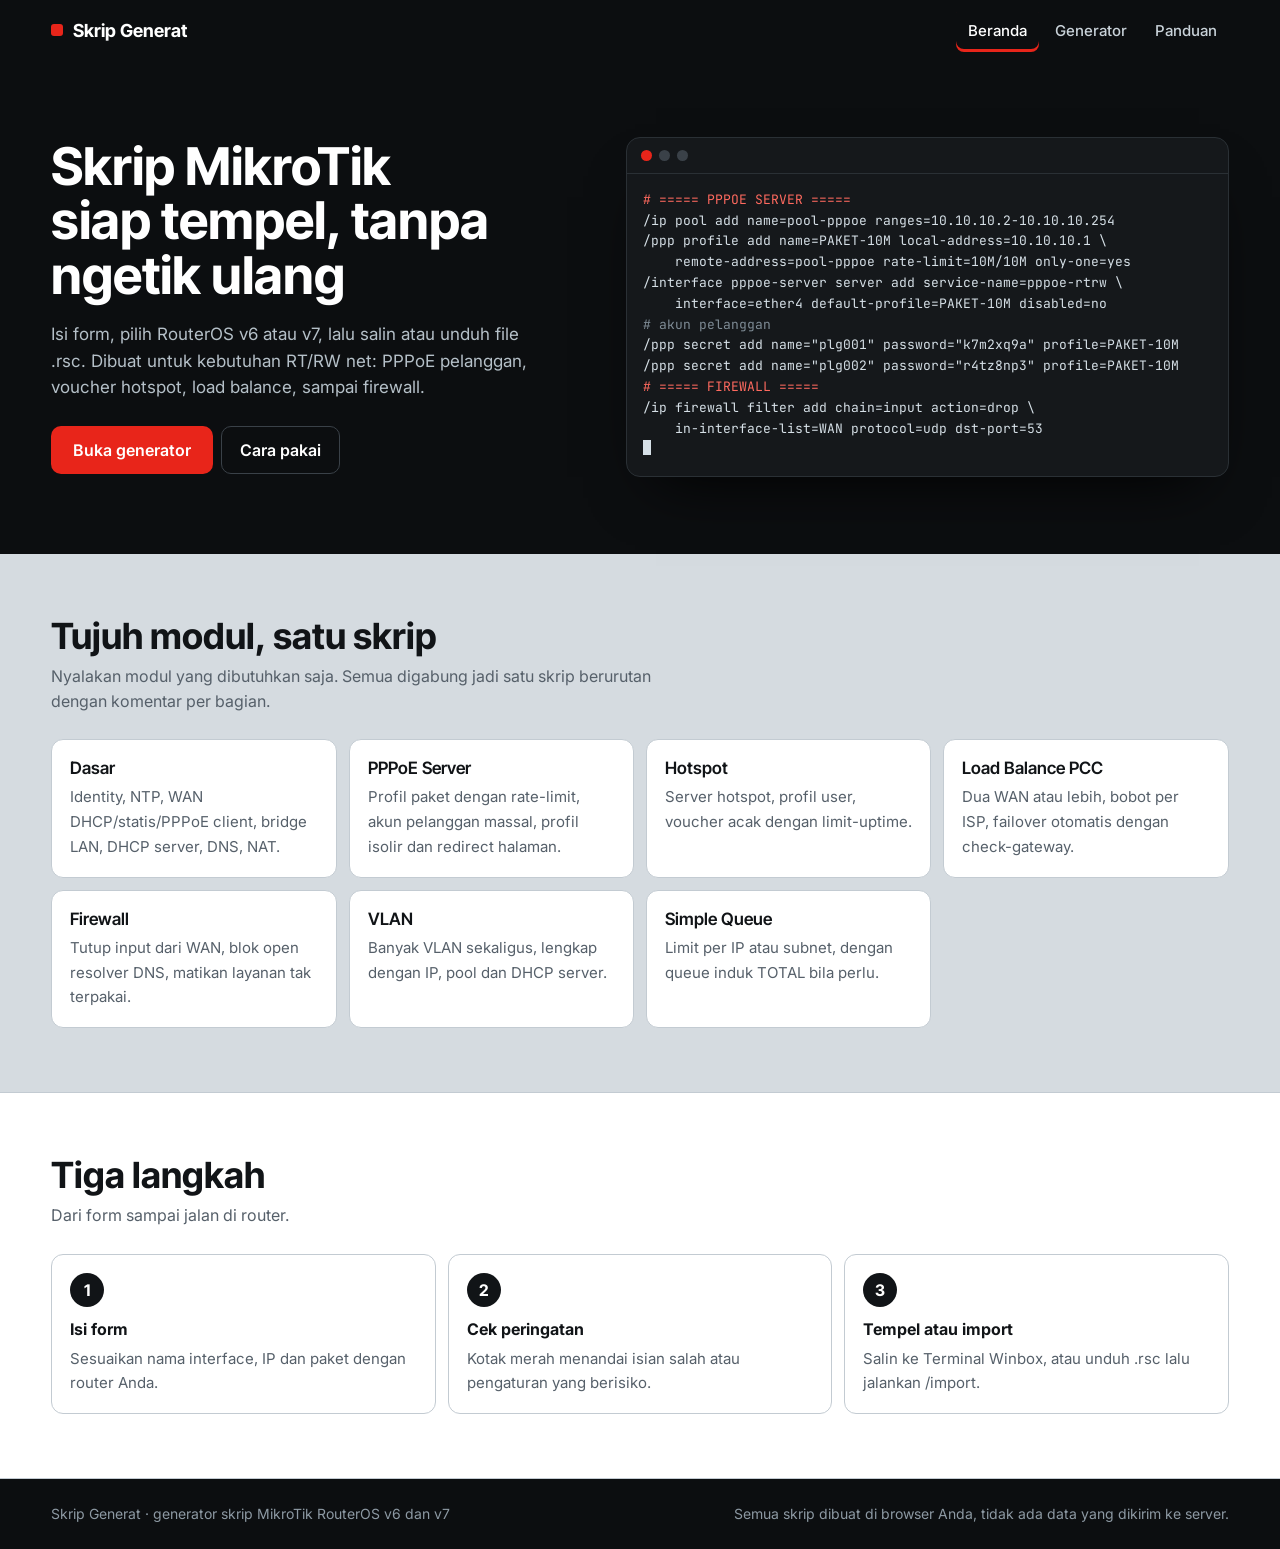
==== index.html @ 178a588e "Skrip dipecah per modul dengan tombol salin per bagian, opsi lipat baris Co-Authored-By: Claude Opus" ====
<!DOCTYPE html>
<html lang="id">
<head>
<meta charset="utf-8">
<meta name="viewport" content="width=device-width,initial-scale=1">
<title>Skrip Generat — Generator MikroTik</title>
<meta name="description" content="Generator skrip MikroTik untuk RT/RW net: PPPoE, hotspot voucher, load balance PCC, firewall, VLAN.">
<link rel="icon" href="data:image/svg+xml,%3Csvg xmlns='http://www.w3.org/2000/svg' viewBox='0 0 16 16'%3E%3Crect width='16' height='16' rx='3' fill='%23e8251a'/%3E%3C/svg%3E">
<link rel="preconnect" href="https://fonts.googleapis.com">
<link href="https://fonts.googleapis.com/css2?family=Inter+Tight:wght@600;700&family=Inter:wght@400;500;600&family=JetBrains+Mono:wght@400;500&display=swap" rel="stylesheet">
<link rel="stylesheet" href="assets/base.css?v=6">
<link rel="stylesheet" href="assets/site.css?v=6">
</head>
<body>
<header class="nav"><div class="in"><a class="brand" href="index.html"><i></i>Skrip Generat</a><nav class="links"><a href="index.html" aria-current="page">Beranda</a><a href="generator.html">Generator</a><a href="panduan.html">Panduan</a></nav></div></header>
<section class="hero"><div class="wrap">
  <div>
    <h1>Skrip MikroTik siap tempel, tanpa ngetik ulang</h1>
    <p>Isi form, pilih RouterOS v6 atau v7, lalu salin atau unduh file .rsc. Dibuat untuk kebutuhan RT/RW net: PPPoE pelanggan, voucher hotspot, load balance, sampai firewall.</p>
    <a class="cta" href="generator.html">Buka generator</a><a class="ghost" href="panduan.html">Cara pakai</a>
  </div>
  <div class="term" aria-hidden="true"><div class="bar"><i></i><i></i><i></i></div>
<pre><span class="k"># ===== PPPOE SERVER =====</span>
/ip pool add name=pool-pppoe ranges=10.10.10.2-10.10.10.254
/ppp profile add name=PAKET-10M local-address=10.10.10.1 \
    remote-address=pool-pppoe rate-limit=10M/10M only-one=yes
/interface pppoe-server server add service-name=pppoe-rtrw \
    interface=ether4 default-profile=PAKET-10M disabled=no
<span class="c"># akun pelanggan</span>
/ppp secret add name="plg001" password="k7m2xq9a" profile=PAKET-10M
/ppp secret add name="plg002" password="r4tz8np3" profile=PAKET-10M
<span class="k"># ===== FIREWALL =====</span>
/ip firewall filter add chain=input action=drop \
    in-interface-list=WAN protocol=udp dst-port=53
<span class="cur"></span></pre></div>
</div></section>
<section class="sec"><div class="wrap">
  <h2>Tujuh modul, satu skrip</h2>
  <p class="lead">Nyalakan modul yang dibutuhkan saja. Semua digabung jadi satu skrip berurutan dengan komentar per bagian.</p>
  <div class="mods">
    <div class="mod"><b>Dasar</b><span>Identity, NTP, WAN DHCP/statis/PPPoE client, bridge LAN, DHCP server, DNS, NAT.</span></div>
    <div class="mod"><b>PPPoE Server</b><span>Profil paket dengan rate-limit, akun pelanggan massal, profil isolir dan redirect halaman.</span></div>
    <div class="mod"><b>Hotspot</b><span>Server hotspot, profil user, voucher acak dengan limit-uptime.</span></div>
    <div class="mod"><b>Load Balance PCC</b><span>Dua WAN atau lebih, bobot per ISP, failover otomatis dengan check-gateway.</span></div>
    <div class="mod"><b>Firewall</b><span>Tutup input dari WAN, blok open resolver DNS, matikan layanan tak terpakai.</span></div>
    <div class="mod"><b>VLAN</b><span>Banyak VLAN sekaligus, lengkap dengan IP, pool dan DHCP server.</span></div>
    <div class="mod"><b>Simple Queue</b><span>Limit per IP atau subnet, dengan queue induk TOTAL bila perlu.</span></div>
  </div>
</div></section>
<section class="sec alt"><div class="wrap">
  <h2>Tiga langkah</h2>
  <p class="lead">Dari form sampai jalan di router.</p>
  <div class="steps">
    <div class="step"><b>Isi form</b><span>Sesuaikan nama interface, IP dan paket dengan router Anda.</span></div>
    <div class="step"><b>Cek peringatan</b><span>Kotak merah menandai isian salah atau pengaturan yang berisiko.</span></div>
    <div class="step"><b>Tempel atau import</b><span>Salin ke Terminal Winbox, atau unduh .rsc lalu jalankan /import.</span></div>
  </div>
</div></section>
<footer class="foot"><div class="in"><span>Skrip Generat · generator skrip MikroTik RouterOS v6 dan v7</span><span>Semua skrip dibuat di browser Anda, tidak ada data yang dikirim ke server.</span></div></footer>
</body>
</html>
---- assets/base.css ----
/* VOICE: alat kerja teknisi, tegas dan rapi
   IDEA: panel kontrol router — modul di kiri, terminal skrip di kanan
   PICTURE: terminal gelap berisi skrip RouterOS yang hidup mengikuti form
   COLOUR and TYPE: panel baja, hitam, putih, merah alarm; Inter Tight + Inter + JetBrains Mono
   LAYOUT: tab modul berjajar, form | terminal sticky; ponsel: tab, form, terminal */
:root{color-scheme:light dark;--bg:light-dark(#d5dbe0,#16191c);--panel:light-dark(#fff,#1f2327);--ink:light-dark(#111417,#eef1f3);--mut:light-dark(#56606a,#9aa5ae);--line:light-dark(#c3cbd2,#2f353b);--red:#e8251a;--term:#0c0e10;--tink:#d6e0e7;--field:light-dark(#f4f6f8,#171a1d)}
:root[data-theme=light]{color-scheme:light}:root[data-theme=dark]{color-scheme:dark}
*{box-sizing:border-box;min-width:0}
body{margin:0;background:var(--bg);color:var(--ink);font:16px/1.55 Inter,system-ui,sans-serif;overflow-x:clip}
h1,h2{font-family:"Inter Tight",Inter,sans-serif;line-height:1.05;margin:0;text-wrap:balance}
h1{font-size:clamp(26px,4vw,36px)}h2{font-size:22px}
.top{padding:22px max(4vw,16px) 14px;display:flex;flex-wrap:wrap;gap:14px 28px;align-items:end;justify-content:space-between;max-width:1400px;margin:auto}
.top p{margin:6px 0 0;color:var(--mut);font-size:15px}
.glob{display:flex;flex-wrap:wrap;gap:10px;align-items:center}
.seg{display:inline-flex;background:var(--panel);border:1px solid var(--line);border-radius:10px;padding:3px}
.seg button{border:0;background:none;color:var(--ink);font:600 15px Inter;padding:0 14px;min-height:38px;border-radius:7px;cursor:pointer}
.seg button[aria-pressed=true]{background:var(--ink);color:var(--panel)}
.drawer{position:sticky;top:12px}.dhead,.mbar,.scrim{display:none}
.tabs{display:flex;flex-direction:column;gap:6px}
.tabs button{display:flex;gap:10px;align-items:center;width:100%;text-align:left;border:1px solid var(--line);background:var(--panel);color:var(--ink);font:500 15px/1.25 Inter;padding:8px 12px;min-height:46px;border-radius:10px;cursor:pointer}
.tabs button:hover{border-color:var(--mut)}
.tabs button[aria-selected=true]{border-color:var(--ink);box-shadow:inset 4px 0 0 var(--red);font-weight:600}
.dot{flex:none;width:9px;height:9px;border-radius:50%;background:var(--line)}.dot.on{background:var(--red)}
main{display:grid;grid-template-columns:190px minmax(0,1fr) minmax(0,1.1fr);gap:16px;padding:0 max(4vw,16px) 40px;max-width:1400px;margin:auto;align-items:start}
.card{background:var(--panel);border:1px solid var(--line);border-radius:14px;padding:20px}
.mhead{display:flex;gap:12px;justify-content:space-between;align-items:start;flex-wrap:wrap}
.mhead p{margin:6px 0 0;color:var(--mut);font-size:14px;max-width:60ch}
.grid{display:grid;grid-template-columns:repeat(2,minmax(0,1fr));gap:14px;margin-top:18px}
.f{display:flex;flex-direction:column;gap:5px}.f.w{grid-column:1/-1}
label,.lab{font-size:14px;font-weight:600}
.hint{font-size:13px;color:var(--mut)}
input[type=text],input[type=number],select,textarea{font:16px Inter;color:var(--ink);background:var(--field);border:1px solid var(--line);border-radius:9px;padding:9px 11px;min-height:44px;width:100%}
textarea{font:14px/1.5 "JetBrains Mono",monospace;min-height:96px;resize:vertical}
input:focus-visible,select:focus-visible,textarea:focus-visible,button:focus-visible{outline:2px solid var(--red);outline-offset:2px}
.chk{display:flex;gap:10px;align-items:center;min-height:44px;cursor:pointer;font-size:15px;font-weight:500}
.chk input{width:20px;height:20px;accent-color:var(--red)}
.sw{font-weight:600;border:1px solid var(--line);border-radius:10px;padding:0 12px;background:var(--field)}
.btn{border:1px solid var(--line);background:var(--field);color:var(--ink);font:600 14px Inter;min-height:40px;padding:0 14px;border-radius:9px;cursor:pointer}
.out{position:sticky;top:12px;background:var(--term);color:var(--tink);border-radius:14px;overflow:hidden;border:1px solid #000}
.obar{display:flex;gap:10px;align-items:center;justify-content:space-between;padding:10px 12px 10px 16px;background:#16191c;border-bottom:1px solid #262b30;flex-wrap:wrap}
.obar b{font:600 14px Inter;color:#fff}.obar span{font-size:13px;color:#8d99a3}
.copy{background:var(--red);color:#fff;border:0;font:600 15px Inter;min-height:44px;padding:0 18px;border-radius:9px;cursor:pointer}
pre{margin:0;padding:16px;font:13.5px/1.6 "JetBrains Mono",monospace;max-height:calc(100vh - 150px);overflow:auto;white-space:pre}
pre .c{color:#6b7782}pre .h{color:#ff6a5f;font-weight:500}pre .p{color:#7cc4ff}pre .v{color:#ffcf6b}
.warn{margin:0;padding:10px 16px;background:#3a1512;color:#ffd5d1;font-size:14px;list-style:none}
.warn:empty{display:none}.warn li::before{content:"! ";font-weight:700}
.presets{display:flex;gap:6px;align-items:center;overflow-x:auto;padding:0 max(4vw,16px) 10px;max-width:1400px;margin:auto}
.presets span{flex:none;font-size:14px;color:var(--mut);margin-right:2px}
.presets button{flex:none;border:1px dashed var(--mut);background:none;color:var(--ink);font:500 14px Inter;min-height:40px;padding:0 12px;border-radius:999px;cursor:pointer}
.presets button[aria-pressed=true]{border-style:solid;border-color:var(--red);background:var(--panel)}
.tools{display:flex;flex-wrap:wrap;gap:8px;margin-top:18px;padding-top:16px;border-top:1px solid var(--line)}
.fab{display:none}
@media(max-width:900px){.fab:not([hidden]){display:flex;position:fixed;right:16px;bottom:calc(16px + env(safe-area-inset-bottom));z-index:5;align-items:center;min-height:48px;padding:0 18px;border-radius:999px;background:var(--red);color:#fff;font:600 15px Inter;text-decoration:none;box-shadow:0 10px 24px -8px #000a}.out{scroll-margin-top:8px}}
.note{font-size:13px;color:var(--mut);padding:0 max(4vw,16px) 30px;max-width:1400px;margin:auto}
@media(max-width:1100px){main{grid-template-columns:170px minmax(0,1fr)}.out{grid-column:1/-1;position:static}pre{max-height:70vh}}
@media(max-width:900px){
main{grid-template-columns:minmax(0,1fr);gap:12px}
.mbar{display:flex;align-items:center;gap:10px;position:sticky;top:8px;z-index:6;width:100%;min-height:52px;padding:0 14px;border:1px solid var(--ink);border-radius:12px;background:var(--ink);color:var(--panel);font:500 15px Inter;cursor:pointer;text-align:left;box-shadow:0 8px 20px -12px #000a}
.mbar span{opacity:.7}.mbar b{font-weight:700;flex:1}.mbar small{font-size:13px;opacity:.75;white-space:nowrap}
.drawer{position:fixed;inset:0 auto 0 0;z-index:30;width:min(290px,84vw);background:var(--bg);padding:14px 12px calc(14px + env(safe-area-inset-bottom));overflow-y:auto;transform:translateX(-105%);transition:transform .25s ease;box-shadow:12px 0 32px -12px #000a;visibility:hidden}
.drawer.open{transform:none;visibility:visible}
.dhead{display:flex;align-items:center;justify-content:space-between;margin:0 2px 12px;font:700 18px "Inter Tight",Inter}
.x{width:44px;height:44px;border:1px solid var(--line);border-radius:10px;background:var(--panel);color:var(--ink);font-size:26px;line-height:1;cursor:pointer}
.tabs button{min-height:50px;font-size:16px}
.scrim:not([hidden]){display:block;position:fixed;inset:0;z-index:25;background:#0008}
}
@media(max-width:600px){main{padding-inline:12px}.presets{padding-inline:12px}}
@media(prefers-reduced-motion:reduce){.drawer{transition:none}}
@media(max-width:600px){.grid{grid-template-columns:minmax(0,1fr)}.card{padding:16px}}
@media(max-width:600px){.top{padding-top:16px}.top p{display:none}.glob .sw{padding:0 10px;font-size:14px}}
#form{scroll-margin-top:72px}
.code{max-height:calc(100vh - 150px);overflow:auto}
.code pre{max-height:none;overflow:visible;padding:8px 16px 16px}
.code pre.info{padding-top:14px;padding-bottom:4px}
.ln{display:block;min-height:1.6em}
.code.wrap pre{white-space:pre-wrap}.code.wrap .ln{padding-left:2.5ch;text-indent:-2.5ch;overflow-wrap:anywhere}
.code:not(.wrap) .blk pre{overflow-x:auto}
.sh{position:sticky;top:0;z-index:1;display:flex;justify-content:space-between;align-items:center;gap:10px;padding:8px 10px 8px 16px;background:#16191c;border-block:1px solid #262b30}
.sh div{display:flex;gap:10px;align-items:baseline;flex-wrap:wrap}
.sh b{color:#ff6a5f;font:600 14px Inter}.sh span{color:#8d99a3;font-size:13px}
.cp{flex:none;display:inline-flex;gap:6px;align-items:center;min-height:40px;padding:0 14px;border-radius:9px;border:1px solid #3a4148;background:#22272c;color:#e6edf2;font:600 14px Inter;cursor:pointer}
.cp:hover{border-color:#5a646d}.cp.ok{background:#1d6b38;border-color:#2e9a55}
#wrap[aria-pressed=true]{border-color:#8d99a3}
@media(max-width:1100px){.code{max-height:75vh}}
.out{overflow:clip}
@media(max-width:900px){.code{max-height:none;overflow:visible}.sh{top:68px}.code:not(.wrap) .blk pre{overflow-x:auto}}
@media(max-width:600px){.obar .acts{width:100%;display:grid;grid-template-columns:1fr 1fr 1.25fr}.obar .acts button{padding:0 8px;font-size:14px}}
---- assets/site.css ----
/* Bagian bersama: navigasi, footer, halaman depan, panduan */
.nav{background:#0c0e10;color:#fff}
.nav .in{max-width:1400px;margin:auto;padding:0 max(4vw,16px);display:flex;align-items:center;justify-content:space-between;gap:12px;min-height:60px;flex-wrap:wrap;padding-block:8px}
.brand{display:flex;align-items:center;gap:10px;color:#fff;text-decoration:none;font:700 18px "Inter Tight",Inter,sans-serif}
.brand i{width:12px;height:12px;border-radius:3px;background:var(--red);display:block}
.links{display:flex;gap:4px;flex-wrap:wrap}
.links a{color:#c9d2d9;text-decoration:none;font:500 15px Inter;padding:0 12px;min-height:44px;display:flex;align-items:center;border-radius:8px}
.links a:hover{color:#fff;background:#1c2024}.links a[aria-current=page]{color:#fff;box-shadow:inset 0 -3px 0 var(--red)}
.acts{display:flex;gap:8px;flex-wrap:wrap}
.btn2{background:#262b30;color:#fff;border:1px solid #3a4148;font:600 15px Inter;min-height:44px;padding:0 16px;border-radius:9px;cursor:pointer}
.foot{background:#0c0e10;color:#8d99a3;font-size:14px}
.foot .in{max-width:1400px;margin:auto;padding:24px max(4vw,16px);display:flex;justify-content:space-between;gap:12px;flex-wrap:wrap}
.foot a{color:#c9d2d9}
.wrap{max-width:1240px;margin:auto}
/* halaman depan */
.hero{background:#0c0e10;color:#eef1f3;padding:clamp(36px,6vw,80px) max(4vw,16px) clamp(40px,6vw,88px)}
.hero .wrap{display:grid;grid-template-columns:minmax(0,1fr) minmax(0,1.15fr);gap:clamp(24px,4vw,56px);align-items:center}
.hero h1{font-size:clamp(34px,5vw,52px);color:#fff}
.hero p{color:#b5c0c8;font-size:17px;max-width:46ch;margin:18px 0 26px}
.cta{display:inline-flex;align-items:center;background:var(--red);color:#fff;text-decoration:none;font:600 16px Inter;min-height:48px;padding:0 22px;border-radius:10px}
.ghost{display:inline-flex;align-items:center;color:#fff;text-decoration:none;font:600 16px Inter;min-height:48px;padding:0 18px;border-radius:10px;border:1px solid #3a4148;margin-left:8px}
.term{background:#15181b;border:1px solid #2a3035;border-radius:14px;overflow:hidden;box-shadow:0 30px 60px -30px #000}
.term .bar{display:flex;gap:7px;padding:12px 14px;border-bottom:1px solid #2a3035}
.term .bar i{width:11px;height:11px;border-radius:50%;background:#3a4148}.term .bar i:first-child{background:var(--red)}
.term pre{max-height:none;font-size:13px;color:#d6e0e7}
.term .k{color:#ff6a5f}.term .c{color:#7f8c96}.term .cur{display:inline-block;width:8px;height:15px;background:#d6e0e7;vertical-align:-2px;animation:blink 1s steps(1) infinite}
@keyframes blink{50%{opacity:0}}
@media(prefers-reduced-motion:reduce){.term .cur{animation:none}}
.sec{padding:clamp(36px,5vw,72px) max(4vw,16px)}
.sec h2{font-size:clamp(26px,3.4vw,36px);margin-bottom:8px}
.lead{color:var(--mut);margin:0 0 26px;max-width:62ch}
.mods{display:grid;grid-template-columns:repeat(auto-fill,minmax(250px,1fr));gap:12px}
.mod{background:var(--panel);border:1px solid var(--line);border-radius:12px;padding:18px}
.mod b{font:600 17px "Inter Tight",Inter;display:block;margin-bottom:6px}
.mod span{color:var(--mut);font-size:15px}
.steps{display:grid;grid-template-columns:repeat(3,minmax(0,1fr));gap:12px;counter-reset:s}
.step{background:var(--panel);border:1px solid var(--line);border-radius:12px;padding:18px;counter-increment:s}
.step::before{content:counter(s);display:grid;place-items:center;width:34px;height:34px;border-radius:50%;background:var(--ink);color:var(--panel);font:700 16px "Inter Tight";margin-bottom:10px}
.step b{display:block;margin-bottom:4px}.step span{color:var(--mut);font-size:15px}
.alt{background:var(--panel);border-block:1px solid var(--line)}
/* panduan */
.doc{max-width:780px;margin:auto;padding:clamp(28px,4vw,56px) max(4vw,16px) 56px}
.doc h1{font-size:clamp(30px,4vw,42px);margin-bottom:10px}
.doc h2{font-size:24px;margin:40px 0 10px}
.doc p,.doc li{font-size:16.5px}
.doc pre{background:#0c0e10;color:#d6e0e7;border-radius:10px;padding:14px 16px;font:13.5px/1.6 "JetBrains Mono",monospace;max-height:none}
.doc code{font:14px "JetBrains Mono",monospace;background:var(--panel);border:1px solid var(--line);border-radius:5px;padding:1px 5px}
.doc pre code{background:none;border:0;padding:0;font:inherit}
.toc{display:flex;gap:6px;overflow-x:auto;padding:4px 0 8px}
.toc a{flex:none;color:var(--ink);background:var(--panel);border:1px solid var(--line);border-radius:999px;padding:0 14px;min-height:40px;display:flex;align-items:center;text-decoration:none;font-size:14px}
.box{background:var(--panel);border:1px solid var(--line);border-left:4px solid var(--red);border-radius:8px;padding:12px 16px;margin:16px 0}
@media(max-width:900px){.hero .wrap{grid-template-columns:minmax(0,1fr)}.steps{grid-template-columns:minmax(0,1fr)}}
@media(min-width:901px){.toc{position:sticky;top:0;background:var(--bg);z-index:2}}
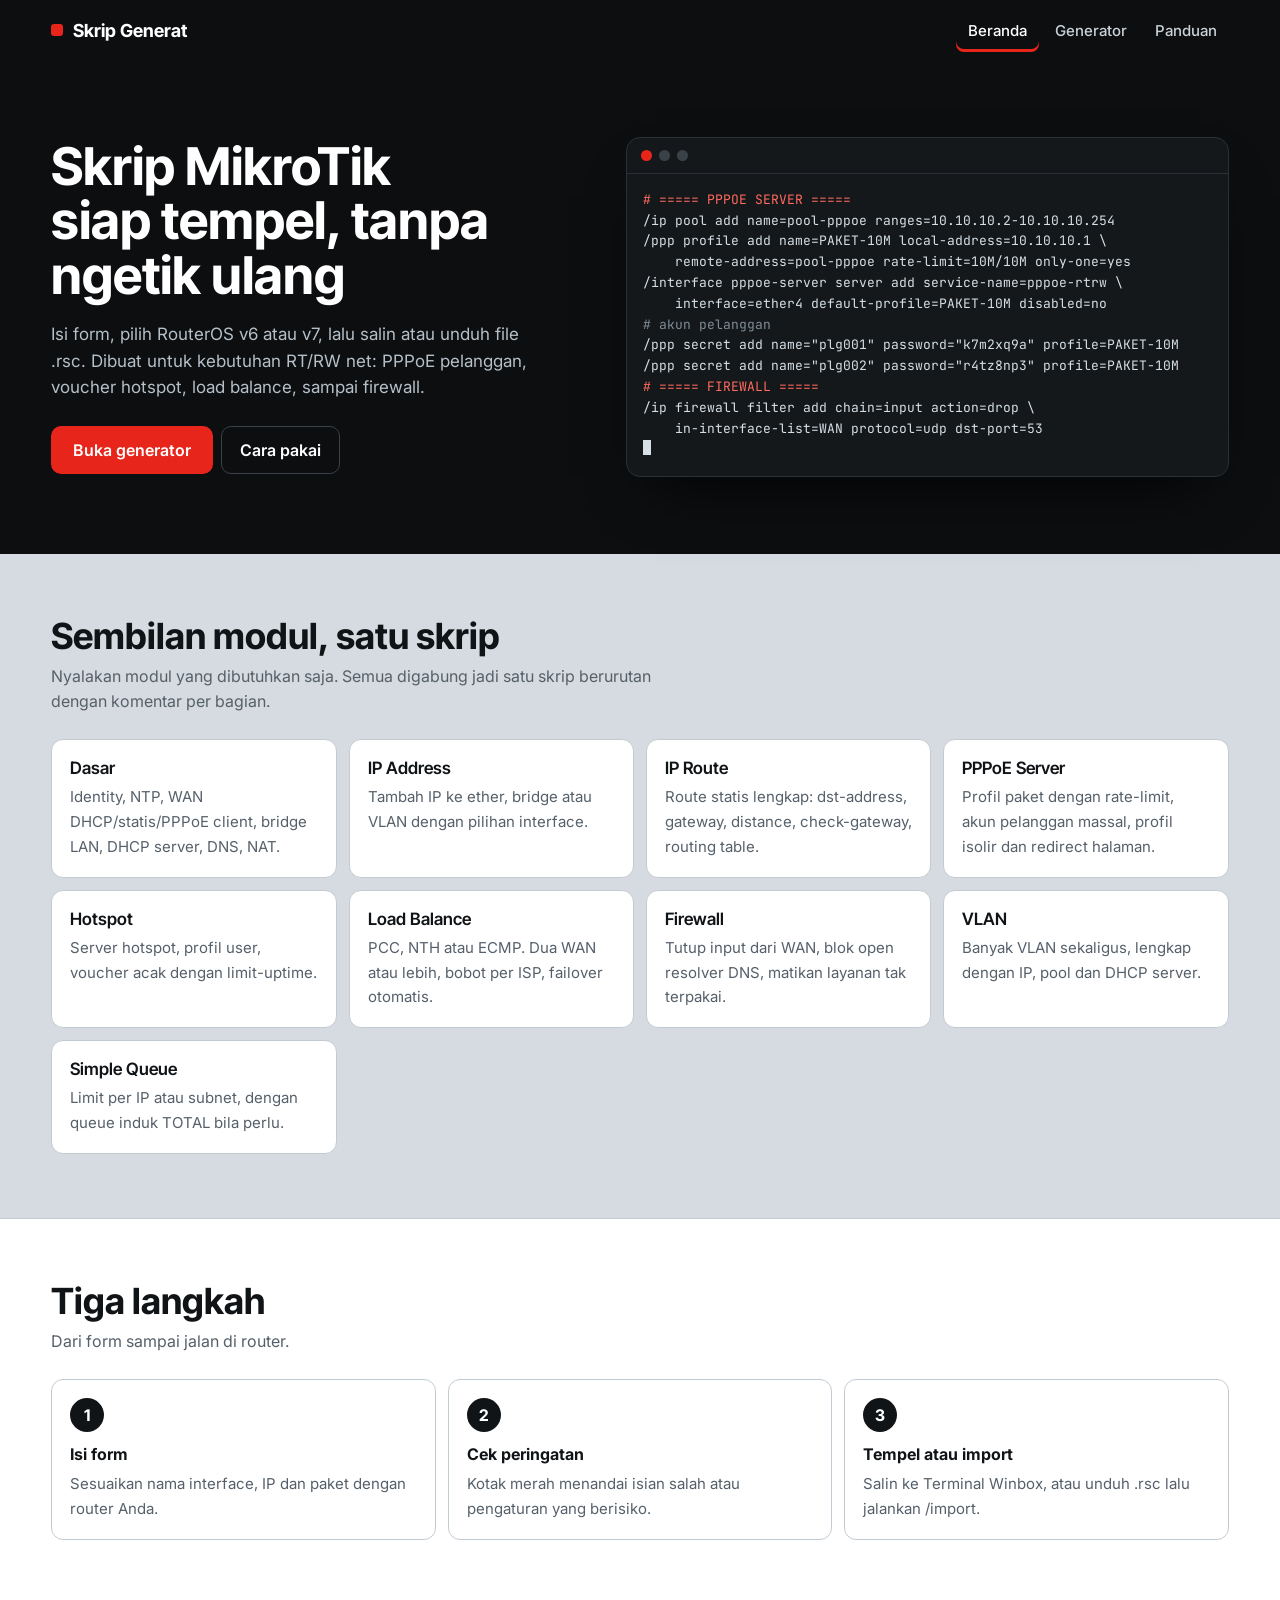
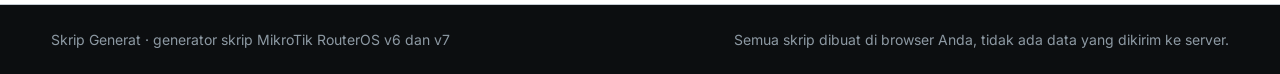
==== commit 47ba7a38: "Modul baru IP Address dan IP Route, pilihan interface di isian Co-Authored-By: Claude Opus 5.5 <nore" ====
--- a/index.html
+++ b/index.html
@@ -8,8 +8,8 @@
 <link rel="icon" href="data:image/svg+xml,%3Csvg xmlns='http://www.w3.org/2000/svg' viewBox='0 0 16 16'%3E%3Crect width='16' height='16' rx='3' fill='%23e8251a'/%3E%3C/svg%3E">
 <link rel="preconnect" href="https://fonts.googleapis.com">
 <link href="https://fonts.googleapis.com/css2?family=Inter+Tight:wght@600;700&family=Inter:wght@400;500;600&family=JetBrains+Mono:wght@400;500&display=swap" rel="stylesheet">
-<link rel="stylesheet" href="assets/base.css?v=6">
-<link rel="stylesheet" href="assets/site.css?v=6">
+<link rel="stylesheet" href="assets/base.css?v=11">
+<link rel="stylesheet" href="assets/site.css?v=11">
 </head>
 <body>
 <header class="nav"><div class="in"><a class="brand" href="index.html"><i></i>Skrip Generat</a><nav class="links"><a href="index.html" aria-current="page">Beranda</a><a href="generator.html">Generator</a><a href="panduan.html">Panduan</a></nav></div></header>
@@ -35,13 +35,15 @@
 <span class="cur"></span></pre></div>
 </div></section>
 <section class="sec"><div class="wrap">
-  <h2>Tujuh modul, satu skrip</h2>
+  <h2>Sembilan modul, satu skrip</h2>
   <p class="lead">Nyalakan modul yang dibutuhkan saja. Semua digabung jadi satu skrip berurutan dengan komentar per bagian.</p>
   <div class="mods">
     <div class="mod"><b>Dasar</b><span>Identity, NTP, WAN DHCP/statis/PPPoE client, bridge LAN, DHCP server, DNS, NAT.</span></div>
+    <div class="mod"><b>IP Address</b><span>Tambah IP ke ether, bridge atau VLAN dengan pilihan interface.</span></div>
+    <div class="mod"><b>IP Route</b><span>Route statis lengkap: dst-address, gateway, distance, check-gateway, routing table.</span></div>
     <div class="mod"><b>PPPoE Server</b><span>Profil paket dengan rate-limit, akun pelanggan massal, profil isolir dan redirect halaman.</span></div>
     <div class="mod"><b>Hotspot</b><span>Server hotspot, profil user, voucher acak dengan limit-uptime.</span></div>
-    <div class="mod"><b>Load Balance PCC</b><span>Dua WAN atau lebih, bobot per ISP, failover otomatis dengan check-gateway.</span></div>
+    <div class="mod"><b>Load Balance</b><span>PCC, NTH atau ECMP. Dua WAN atau lebih, bobot per ISP, failover otomatis.</span></div>
     <div class="mod"><b>Firewall</b><span>Tutup input dari WAN, blok open resolver DNS, matikan layanan tak terpakai.</span></div>
     <div class="mod"><b>VLAN</b><span>Banyak VLAN sekaligus, lengkap dengan IP, pool dan DHCP server.</span></div>
     <div class="mod"><b>Simple Queue</b><span>Limit per IP atau subnet, dengan queue induk TOTAL bila perlu.</span></div>
--- a/assets/base.css
+++ b/assets/base.css
@@ -85,3 +85,37 @@
 .out{overflow:clip}
 @media(max-width:900px){.code{max-height:none;overflow:visible}.sh{top:68px}.code:not(.wrap) .blk pre{overflow-x:auto}}
 @media(max-width:600px){.obar .acts{width:100%;display:grid;grid-template-columns:1fr 1fr 1.25fr}.obar .acts button{padding:0 8px;font-size:14px}}
+.imp{display:flex;gap:12px;align-items:center;justify-content:space-between;padding:10px 10px 10px 16px;background:#11241a;border-bottom:1px solid #1f3a2a}
+.imp span{display:block;font-size:13.5px;color:#a9c9b5}.imp b{color:#e6f2ea}
+.imp code{display:block;margin-top:4px;font:13.5px "JetBrains Mono",monospace;color:#8ff0b0;overflow-wrap:anywhere}
+.tabs .tn{flex:1;display:flex;flex-direction:column}
+.tabs .tn small{font-size:12.5px;font-weight:500;color:var(--mut)}
+.chev{flex:none;transition:transform .2s}.tabs [aria-expanded=true] .chev{transform:rotate(180deg)}
+.sub{display:flex;flex-direction:column;gap:5px;margin:-2px 0 4px 20px;padding-left:12px;border-left:2px solid var(--line)}
+.sub[hidden]{display:none}
+.sub button{text-align:left;border:1px solid var(--line);background:var(--field);color:var(--ink);font:500 15px Inter;min-height:44px;padding:0 12px;border-radius:9px;cursor:pointer}
+.sub button[aria-pressed=true]{border-color:var(--red);background:var(--panel);font-weight:600;box-shadow:inset 3px 0 0 var(--red)}
+.lh{display:flex;align-items:center;justify-content:space-between;gap:10px;flex-wrap:wrap}
+.lab{font-size:14px;font-weight:600}
+.addb{border:1px dashed var(--ink);background:none;color:var(--ink);font:600 14px Inter;min-height:40px;padding:0 12px;border-radius:9px;cursor:pointer}
+.addb:hover{background:var(--field);border-style:solid}
+.rhead,.rrow{display:grid;gap:6px;align-items:center}
+.rhead span{font-size:12.5px;color:var(--mut);font-weight:500}
+.rrow input,.lrow input{padding:9px 9px}
+.lrow{display:grid;grid-template-columns:minmax(0,1fr) 44px;gap:6px}
+.del{width:44px;height:44px;border:1px solid var(--line);background:var(--panel);color:var(--mut);font-size:22px;line-height:1;border-radius:9px;cursor:pointer}
+.del:hover{color:var(--red);border-color:var(--red)}
+.rf,.lf{gap:6px}
+.vseg{display:inline-flex;background:#0c0e10;border:1px solid #3a4148;border-radius:10px;padding:3px;order:3;width:100%}
+.vseg button{flex:1;border:0;background:none;color:#aab5be;font:600 14px Inter;min-height:38px;padding:0 12px;border-radius:7px;cursor:pointer}
+.vseg button[aria-pressed=true]{background:#e6edf2;color:#0c0e10}
+.obar{row-gap:10px}
+.cf{gap:10px}
+.card2{border:1px solid var(--line);border-radius:12px;padding:10px 12px 12px;background:var(--field)}
+.ch{display:flex;align-items:center;justify-content:space-between;margin-bottom:6px}
+.ch b{font:600 15px "Inter Tight",Inter}
+.ch .del{width:40px;height:40px}
+.cg{display:grid;grid-template-columns:repeat(2,minmax(0,1fr));gap:10px}
+.cfld{display:flex;flex-direction:column;gap:4px}.cfld.w{grid-column:1/-1}
+.cfld label{font-size:13px;font-weight:600;color:var(--mut)}
+.cfld input,.cfld select{background:var(--panel);padding:9px 10px}
